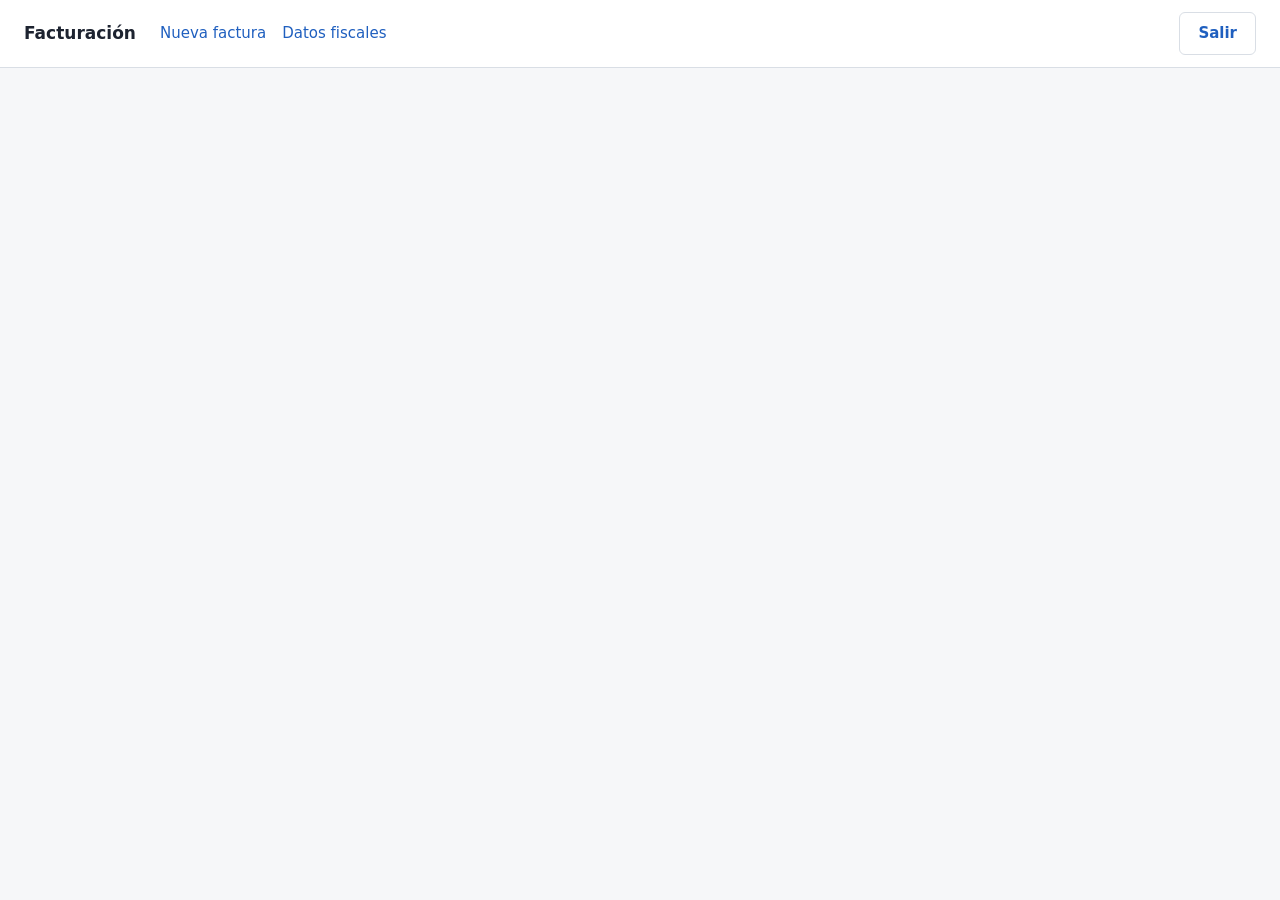
==== app/static/index.html @ bc397cbe "feat: SPA base con login y headers de seguridad FastAPI sirve la webapp en / (JS puro en módulos, si" ====
<!doctype html>
<html lang="es">
<head>
  <meta charset="utf-8">
  <meta name="viewport" content="width=device-width, initial-scale=1">
  <title>Facturación</title>
  <link rel="stylesheet" href="estilos.css">
  <script type="module" src="app.js"></script>
</head>
<body>
  <header class="barra" id="barra" hidden>
    <strong class="marca">Facturación</strong>
    <nav>
      <a href="#/nueva">Nueva factura</a>
      <a href="#/perfil">Datos fiscales</a>
    </nav>
    <button type="button" id="salir" class="secundario">Salir</button>
  </header>
  <div id="aviso-servidor" class="aviso" role="status" hidden>Despertando el servidor (~1 min)…</div>
  <main id="vista"></main>
</body>
</html>
---- app/static/estilos.css ----
:root {
  --fondo: #f6f7f9;
  --tarjeta: #ffffff;
  --texto: #1d2330;
  --tenue: #5f6b7a;
  --borde: #d9dee5;
  --primario: #1f5fbf;
  --primario-texto: #ffffff;
  --peligro: #b3261e;
  --aviso: #fff4ce;
  --revisar: #fff4ce;
  --ok: #1e7a3c;
}

* { box-sizing: border-box; }

body {
  margin: 0;
  font: 15px/1.5 system-ui, -apple-system, "Segoe UI", Roboto, sans-serif;
  background: var(--fondo);
  color: var(--texto);
}

.barra {
  display: flex;
  gap: 24px;
  align-items: center;
  padding: 12px 24px;
  background: var(--tarjeta);
  border-bottom: 1px solid var(--borde);
}
.barra nav { display: flex; gap: 16px; flex: 1; }
.barra a { color: var(--primario); text-decoration: none; }
.marca { font-size: 17px; }

main { max-width: 960px; margin: 24px auto; padding: 0 16px; }

.tarjeta {
  background: var(--tarjeta);
  border: 1px solid var(--borde);
  border-radius: 8px;
  padding: 20px 24px;
  margin-bottom: 16px;
}
.angosta { max-width: 360px; margin: 64px auto; }

h1 { font-size: 22px; margin: 0 0 16px; }
h2 { font-size: 17px; margin: 0 0 12px; }

label { display: block; font-weight: 600; margin: 12px 0 4px; }
input, select {
  width: 100%;
  padding: 8px 10px;
  border: 1px solid var(--borde);
  border-radius: 6px;
  font: inherit;
  background: #fff;
}
input.revisar, select.revisar { background: var(--revisar); border-color: #c9a400; }

button {
  margin-top: 16px;
  padding: 9px 18px;
  border: 0;
  border-radius: 6px;
  background: var(--primario);
  color: var(--primario-texto);
  font: inherit;
  font-weight: 600;
  cursor: pointer;
}
button:disabled { opacity: 0.5; cursor: default; }
button.secundario { background: transparent; color: var(--primario); border: 1px solid var(--borde); margin-top: 0; }
button.peligro { background: var(--peligro); }
button + button { margin-left: 8px; }

.rejilla { display: grid; grid-template-columns: repeat(auto-fill, minmax(220px, 1fr)); gap: 0 16px; }

.error { color: var(--peligro); min-height: 1.5em; margin: 8px 0 0; }
.campo-error { color: var(--peligro); font-size: 13px; margin: 2px 0 0; }
.aviso { background: var(--aviso); border: 1px solid #e5cf73; border-radius: 6px; padding: 10px 14px; margin: 12px 0; }
.barra + .aviso, body > .aviso { max-width: 960px; margin: 12px auto; }
.ok { color: var(--ok); }
.tenue { color: var(--tenue); }

.advertencias { margin: 0 0 12px; padding-left: 20px; }
.vista-previa { max-width: 240px; max-height: 320px; border: 1px solid var(--borde); border-radius: 6px; margin-top: 12px; }
.captura { max-width: 100%; border: 1px solid var(--borde); border-radius: 6px; margin: 12px 0; }
.eventos { font-size: 13px; color: var(--tenue); max-height: 240px; overflow: auto; padding-left: 20px; }
.estado { font-weight: 700; text-transform: uppercase; letter-spacing: 0.04em; }
.pregunta { border-color: var(--primario); border-width: 2px; }
.texto-pregunta { white-space: pre-wrap; }
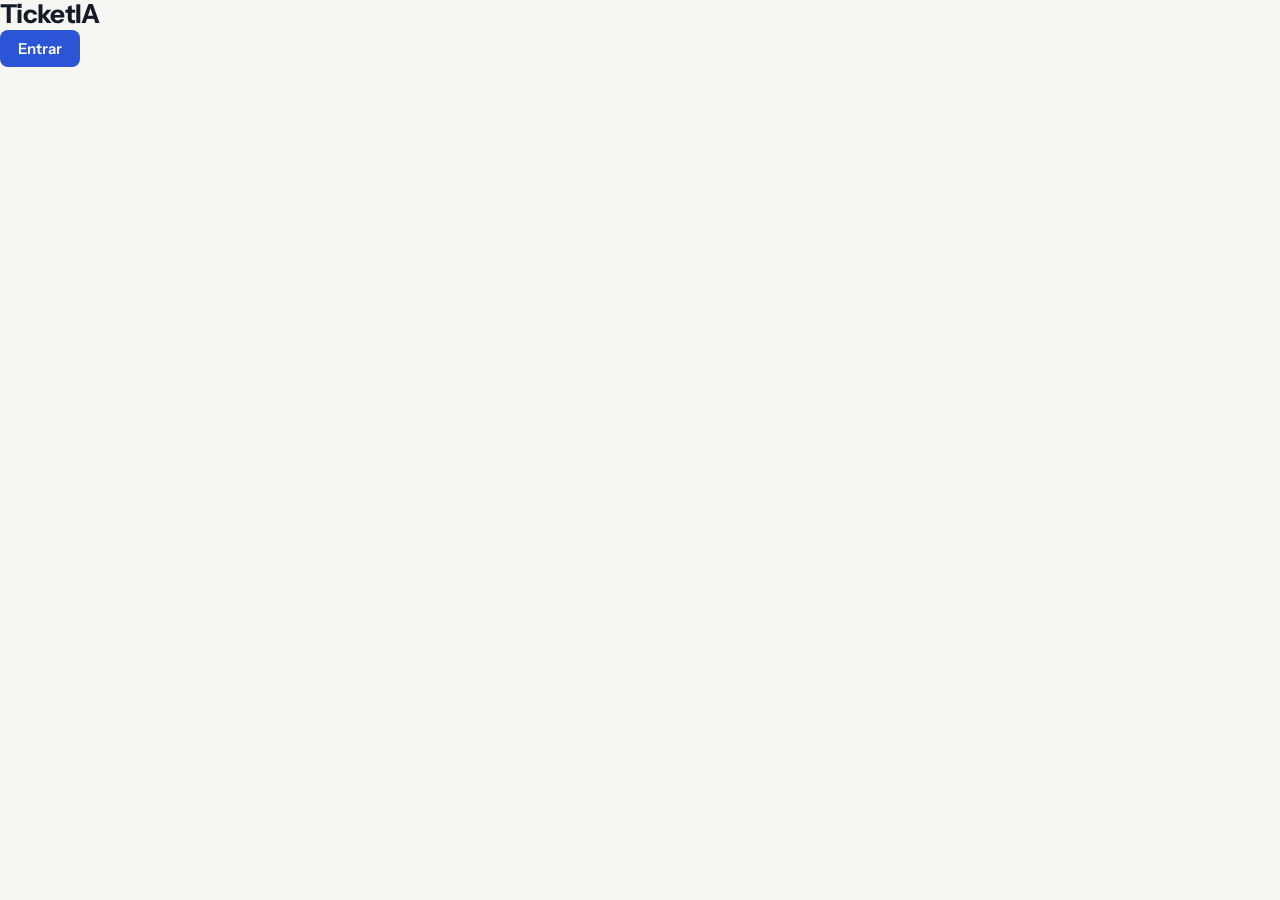
==== commit 5174b324: "feat: sistema de diseño TicketIA y app en /app/ Tokens de color (claro y oscuro), tipografía y movim" ====
--- a/app/static/index.html
+++ b/app/static/index.html
@@ -2,21 +2,17 @@
 <html lang="es">
 <head>
   <meta charset="utf-8">
-  <meta name="viewport" content="width=device-width, initial-scale=1">
-  <title>Facturación</title>
-  <link rel="stylesheet" href="estilos.css">
-  <script type="module" src="app.js"></script>
+  <meta name="viewport" content="width=device-width, initial-scale=1, viewport-fit=cover">
+  <title>TicketIA · Tu ticket de compra, convertido en factura</title>
+  <link rel="icon" href="img/favicon.svg" type="image/svg+xml">
+  <link rel="stylesheet" href="css/tokens.css">
+  <link rel="stylesheet" href="css/base.css">
+  <link rel="stylesheet" href="css/componentes.css">
 </head>
 <body>
-  <header class="barra" id="barra" hidden>
-    <strong class="marca">Facturación</strong>
-    <nav>
-      <a href="#/nueva">Nueva factura</a>
-      <a href="#/perfil">Datos fiscales</a>
-    </nav>
-    <button type="button" id="salir" class="secundario">Salir</button>
-  </header>
-  <div id="aviso-servidor" class="aviso" role="status" hidden>Despertando el servidor (~1 min)…</div>
-  <main id="vista"></main>
+  <main>
+    <h1>TicketIA</h1>
+    <a class="btn" href="/app/#/login">Entrar</a>
+  </main>
 </body>
 </html>
--- a/app/static/css/tokens.css
+++ b/app/static/css/tokens.css
@@ -0,0 +1,100 @@
+/* TicketIA: tokens del sistema de diseño (colores, tipografía, forma y movimiento).
+   Todo color de la app y la landing sale de aquí; el tema oscuro solo redefine tokens. */
+
+@font-face {
+  font-family: "Instrument Sans";
+  font-style: normal;
+  font-display: swap;
+  font-weight: 400 700;
+  src: url("../fuentes/instrument-sans-latin-ext-wght-normal.woff2") format("woff2-variations");
+  unicode-range: U+0100-02AF, U+0304, U+0308, U+0329, U+1E00-1E9F, U+1EF2-1EFF, U+2020, U+20A0-20AB, U+20AD-20C0, U+2113, U+2C60-2C7F, U+A720-A7FF;
+}
+@font-face {
+  font-family: "Instrument Sans";
+  font-style: normal;
+  font-display: swap;
+  font-weight: 400 700;
+  src: url("../fuentes/instrument-sans-latin-wght-normal.woff2") format("woff2-variations");
+  unicode-range: U+0000-00FF, U+0131, U+0152-0153, U+02BB-02BC, U+02C6, U+02DA, U+02DC, U+0304, U+0308, U+0329, U+2000-206F, U+2074, U+20AC, U+2122, U+2191, U+2193, U+2212, U+2215, U+FEFF, U+FFFD;
+}
+@font-face { font-family: "IBM Plex Mono"; font-style: normal; font-display: swap; font-weight: 400;
+  src: url("../fuentes/ibm-plex-mono-latin-ext-400-normal.woff2") format("woff2");
+  unicode-range: U+0100-02AF, U+0304, U+0308, U+0329, U+1E00-1E9F, U+1EF2-1EFF, U+2020, U+20A0-20AB, U+20AD-20C0, U+2113, U+2C60-2C7F, U+A720-A7FF; }
+@font-face { font-family: "IBM Plex Mono"; font-style: normal; font-display: swap; font-weight: 400;
+  src: url("../fuentes/ibm-plex-mono-latin-400-normal.woff2") format("woff2");
+  unicode-range: U+0000-00FF, U+0131, U+0152-0153, U+02BB-02BC, U+02C6, U+02DA, U+02DC, U+0304, U+0308, U+0329, U+2000-206F, U+2074, U+20AC, U+2122, U+2191, U+2193, U+2212, U+2215, U+FEFF, U+FFFD; }
+@font-face { font-family: "IBM Plex Mono"; font-style: normal; font-display: swap; font-weight: 500;
+  src: url("../fuentes/ibm-plex-mono-latin-ext-500-normal.woff2") format("woff2");
+  unicode-range: U+0100-02AF, U+0304, U+0308, U+0329, U+1E00-1E9F, U+1EF2-1EFF, U+2020, U+20A0-20AB, U+20AD-20C0, U+2113, U+2C60-2C7F, U+A720-A7FF; }
+@font-face { font-family: "IBM Plex Mono"; font-style: normal; font-display: swap; font-weight: 500;
+  src: url("../fuentes/ibm-plex-mono-latin-500-normal.woff2") format("woff2");
+  unicode-range: U+0000-00FF, U+0131, U+0152-0153, U+02BB-02BC, U+02C6, U+02DA, U+02DC, U+0304, U+0308, U+0329, U+2000-206F, U+2074, U+20AC, U+2122, U+2191, U+2193, U+2212, U+2215, U+FEFF, U+FFFD; }
+@font-face { font-family: "IBM Plex Mono"; font-style: normal; font-display: swap; font-weight: 600;
+  src: url("../fuentes/ibm-plex-mono-latin-ext-600-normal.woff2") format("woff2");
+  unicode-range: U+0100-02AF, U+0304, U+0308, U+0329, U+1E00-1E9F, U+1EF2-1EFF, U+2020, U+20A0-20AB, U+20AD-20C0, U+2113, U+2C60-2C7F, U+A720-A7FF; }
+@font-face { font-family: "IBM Plex Mono"; font-style: normal; font-display: swap; font-weight: 600;
+  src: url("../fuentes/ibm-plex-mono-latin-600-normal.woff2") format("woff2");
+  unicode-range: U+0000-00FF, U+0131, U+0152-0153, U+02BB-02BC, U+02C6, U+02DA, U+02DC, U+0304, U+0308, U+0329, U+2000-206F, U+2074, U+20AC, U+2122, U+2191, U+2193, U+2212, U+2215, U+FEFF, U+FFFD; }
+
+:root {
+  --bg: #f6f6f3;
+  --surface: #ffffff;
+  --raised: #fbfbfa;
+  --ink: #141a26;
+  --soft: #586072;
+  --faint: #8b92a1;
+  --line: #e3e5ea;
+  --accent: #2b55d6;
+  --accent-ink: #ffffff;
+  --accent-soft: #e8eeff;
+  --accent-soft-ink: #1d3fa8;
+  --mark: #fff0bf;
+  --mark-line: #e6c75a;
+  --ok: #1f8a57;
+  --ok-soft: #e3f5ec;
+  --danger: #c8412f;
+  --danger-soft: #fdecea;
+  --scrim: rgba(13, 17, 24, 0.42);
+  --shadow-1: 0 1px 2px rgba(20, 26, 38, 0.06);
+  --shadow-2: 0 1px 2px rgba(20, 26, 38, 0.06), 0 18px 40px -24px rgba(20, 26, 38, 0.35);
+
+  --f-sans: "Instrument Sans", system-ui, -apple-system, "Segoe UI", sans-serif;
+  --f-mono: "IBM Plex Mono", ui-monospace, "SFMono-Regular", Menlo, monospace;
+
+  --r-sm: 6px;
+  --r-md: 8px;
+  --r-lg: 12px;
+  --r-xl: 16px;
+
+  --ease-out: cubic-bezier(0.23, 1, 0.32, 1);
+  --ease-in-out: cubic-bezier(0.77, 0, 0.175, 1);
+  --dur-press: 160ms;
+  --dur-vista: 150ms;
+  color-scheme: light;
+}
+
+@media (prefers-color-scheme: dark) {
+  :root {
+    --bg: #0d1118;
+    --surface: #151a24;
+    --raised: #19202c;
+    --ink: #e8ebf2;
+    --soft: #98a1b3;
+    --faint: #6c7486;
+    --line: #252c3a;
+    --accent: #6f8fff;
+    --accent-ink: #0d1118;
+    --accent-soft: #1b2440;
+    --accent-soft-ink: #b9c8ff;
+    --mark: #4a3d10;
+    --mark-line: #8a6f1d;
+    --ok: #4cc28a;
+    --ok-soft: #12301f;
+    --danger: #ff7a66;
+    --danger-soft: #3a1914;
+    --scrim: rgba(0, 0, 0, 0.55);
+    --shadow-1: 0 1px 2px rgba(0, 0, 0, 0.4);
+    --shadow-2: 0 1px 2px rgba(0, 0, 0, 0.4), 0 18px 40px -24px rgba(0, 0, 0, 0.8);
+    color-scheme: dark;
+  }
+}
--- a/app/static/css/base.css
+++ b/app/static/css/base.css
@@ -0,0 +1,32 @@
+/* Reset y reglas base compartidas por la landing y la app. */
+*, *::before, *::after { box-sizing: border-box; }
+
+/* Sin esto, una clase con display (p. ej. .barra) le gana al atributo hidden. */
+[hidden] { display: none !important; }
+
+html { -webkit-text-size-adjust: 100%; }
+
+body {
+  margin: 0;
+  background: var(--bg);
+  color: var(--ink);
+  font: 15px/1.55 var(--f-sans);
+  -webkit-font-smoothing: antialiased;
+}
+
+h1, h2, h3 { margin: 0; text-wrap: balance; letter-spacing: -0.02em; }
+h1 { font-size: 26px; line-height: 1.15; letter-spacing: -0.025em; }
+h2 { font-size: 19px; line-height: 1.25; }
+h3 { font-size: 15px; line-height: 1.3; }
+p { margin: 0; }
+a { color: var(--accent); }
+img, svg { max-width: 100%; }
+code, kbd { font-family: var(--f-mono); }
+
+:focus-visible { outline: 3px solid var(--accent); outline-offset: 2px; border-radius: 4px; }
+[tabindex="-1"]:focus { outline: none; }
+
+.solo-lector {
+  position: absolute; width: 1px; height: 1px; padding: 0; margin: -1px;
+  overflow: hidden; clip: rect(0 0 0 0); white-space: nowrap; border: 0;
+}
--- a/app/static/css/componentes.css
+++ b/app/static/css/componentes.css
@@ -0,0 +1,82 @@
+/* Componentes de TicketIA. Solo se animan transform y opacity; con movimiento reducido no hay desplazamientos. */
+
+/* ---------- botones ---------- */
+.btn, button.btn {
+  display: inline-flex; align-items: center; justify-content: center; gap: 8px;
+  font: 600 15px/1 var(--f-sans); padding: 11px 18px; border-radius: var(--r-md); border: 0; cursor: pointer;
+  background: var(--accent); color: var(--accent-ink); text-decoration: none;
+  transition: transform var(--dur-press) var(--ease-out), background-color 150ms ease, opacity 150ms ease;
+}
+.btn:active { transform: scale(0.97); }
+.btn:disabled { opacity: 0.45; cursor: default; transform: none; }
+.btn.sec, .btn.secundario { background: transparent; color: var(--ink); box-shadow: inset 0 0 0 1px var(--line); }
+.btn.peligro { background: transparent; color: var(--danger); box-shadow: inset 0 0 0 1px var(--line); }
+.btn.chico { padding: 7px 11px; font-size: 13px; }
+@media (hover: hover) and (pointer: fine) {
+  .btn.sec:hover, .btn.secundario:hover, .btn.peligro:hover { background: var(--raised); }
+}
+
+/* ---------- campos ---------- */
+.label, label { display: block; font-size: 13px; font-weight: 600; margin: 0 0 6px; color: var(--ink); }
+.input, input:not([type="checkbox"]):not([type="radio"]):not([type="file"]), select {
+  width: 100%; font: 500 15px/1.3 var(--f-sans); color: var(--ink); background: var(--surface);
+  border: 1px solid var(--line); border-radius: var(--r-md); padding: 10px 12px;
+  transition: border-color 150ms ease, box-shadow 150ms ease;
+}
+.input.mono, input.mono { font-family: var(--f-mono); font-size: 14px; font-variant-numeric: tabular-nums; }
+.input:focus, input:focus, select:focus {
+  outline: none; border-color: var(--accent);
+  box-shadow: 0 0 0 3px color-mix(in srgb, var(--accent) 22%, transparent);
+}
+.input.revisar, input.revisar, select.revisar { background: var(--mark); border-color: var(--mark-line); }
+.campo { display: grid; min-width: 0; }
+.ayuda { font-size: 12.5px; color: var(--soft); margin-top: 5px; }
+.ayuda.error, .campo-error { color: var(--danger); font-size: 12.5px; margin-top: 5px; }
+.error { color: var(--danger); }
+.rejilla { display: grid; grid-template-columns: repeat(2, minmax(0, 1fr)); gap: 14px 16px; }
+@media (max-width: 560px) { .rejilla { grid-template-columns: 1fr; } }
+
+/* ---------- chips y pills ---------- */
+.chip {
+  font: 600 13.5px/1 var(--f-sans); padding: 9px 12px; border-radius: var(--r-md); border: 1px solid var(--line);
+  background: var(--surface); color: var(--ink); cursor: pointer;
+  transition: background-color 150ms ease, border-color 150ms ease, transform var(--dur-press) var(--ease-out);
+}
+.chip:active { transform: scale(0.97); }
+.chip[aria-pressed="true"] { border-color: var(--accent); background: var(--accent-soft); color: var(--accent-soft-ink); }
+.pill {
+  display: inline-flex; align-items: center; gap: 6px; font: 600 12px/1 var(--f-sans); padding: 5px 9px;
+  border-radius: 999px; background: var(--accent-soft); color: var(--accent-soft-ink); white-space: nowrap;
+}
+.pill.ok { background: var(--ok-soft); color: var(--ok); }
+.pill.alerta { background: var(--mark); color: var(--ink); }
+.pill.error { background: var(--danger-soft); color: var(--danger); }
+
+/* ---------- superficies ---------- */
+.tarjeta { background: var(--surface); border: 1px solid var(--line); border-radius: var(--r-lg); padding: 20px; }
+.angosta { max-width: 360px; margin: 64px auto; }
+.aviso, .advertencia {
+  display: flex; gap: 10px; align-items: flex-start; border-radius: var(--r-md); padding: 10px 12px; font-size: 13.5px;
+}
+.aviso { background: var(--accent-soft); color: var(--accent-soft-ink); }
+.advertencia, .advertencias { background: var(--mark); color: var(--ink); }
+.advertencias { border-radius: var(--r-md); padding: 10px 12px 10px 30px; margin: 0; font-size: 13.5px; }
+.ok { color: var(--ok); }
+.tenue { color: var(--soft); }
+.icono { width: 16px; height: 16px; flex: none; }
+
+/* ticket térmico: borde inferior perforado */
+.ticket-termico {
+  background: var(--surface);
+  -webkit-mask: radial-gradient(circle 6px at 50% 100%, #0000 98%, #000) 0 0 / 15px 100% repeat-x;
+          mask: radial-gradient(circle 6px at 50% 100%, #0000 98%, #000) 0 0 / 15px 100% repeat-x;
+  padding-bottom: 30px;
+}
+
+/* ---------- legado de las vistas actuales (se reemplaza en las tareas de cada vista) ---------- */
+.vista-previa { max-width: 240px; max-height: 320px; border: 1px solid var(--line); border-radius: var(--r-sm); margin-top: 12px; }
+.captura { max-width: 100%; border: 1px solid var(--line); border-radius: var(--r-sm); margin: 12px 0; }
+.eventos { font-size: 13px; color: var(--soft); max-height: 240px; overflow: auto; padding-left: 20px; }
+.estado { font-weight: 700; text-transform: uppercase; letter-spacing: 0.04em; }
+.pregunta { border-color: var(--accent); border-width: 2px; }
+.texto-pregunta { white-space: pre-wrap; }
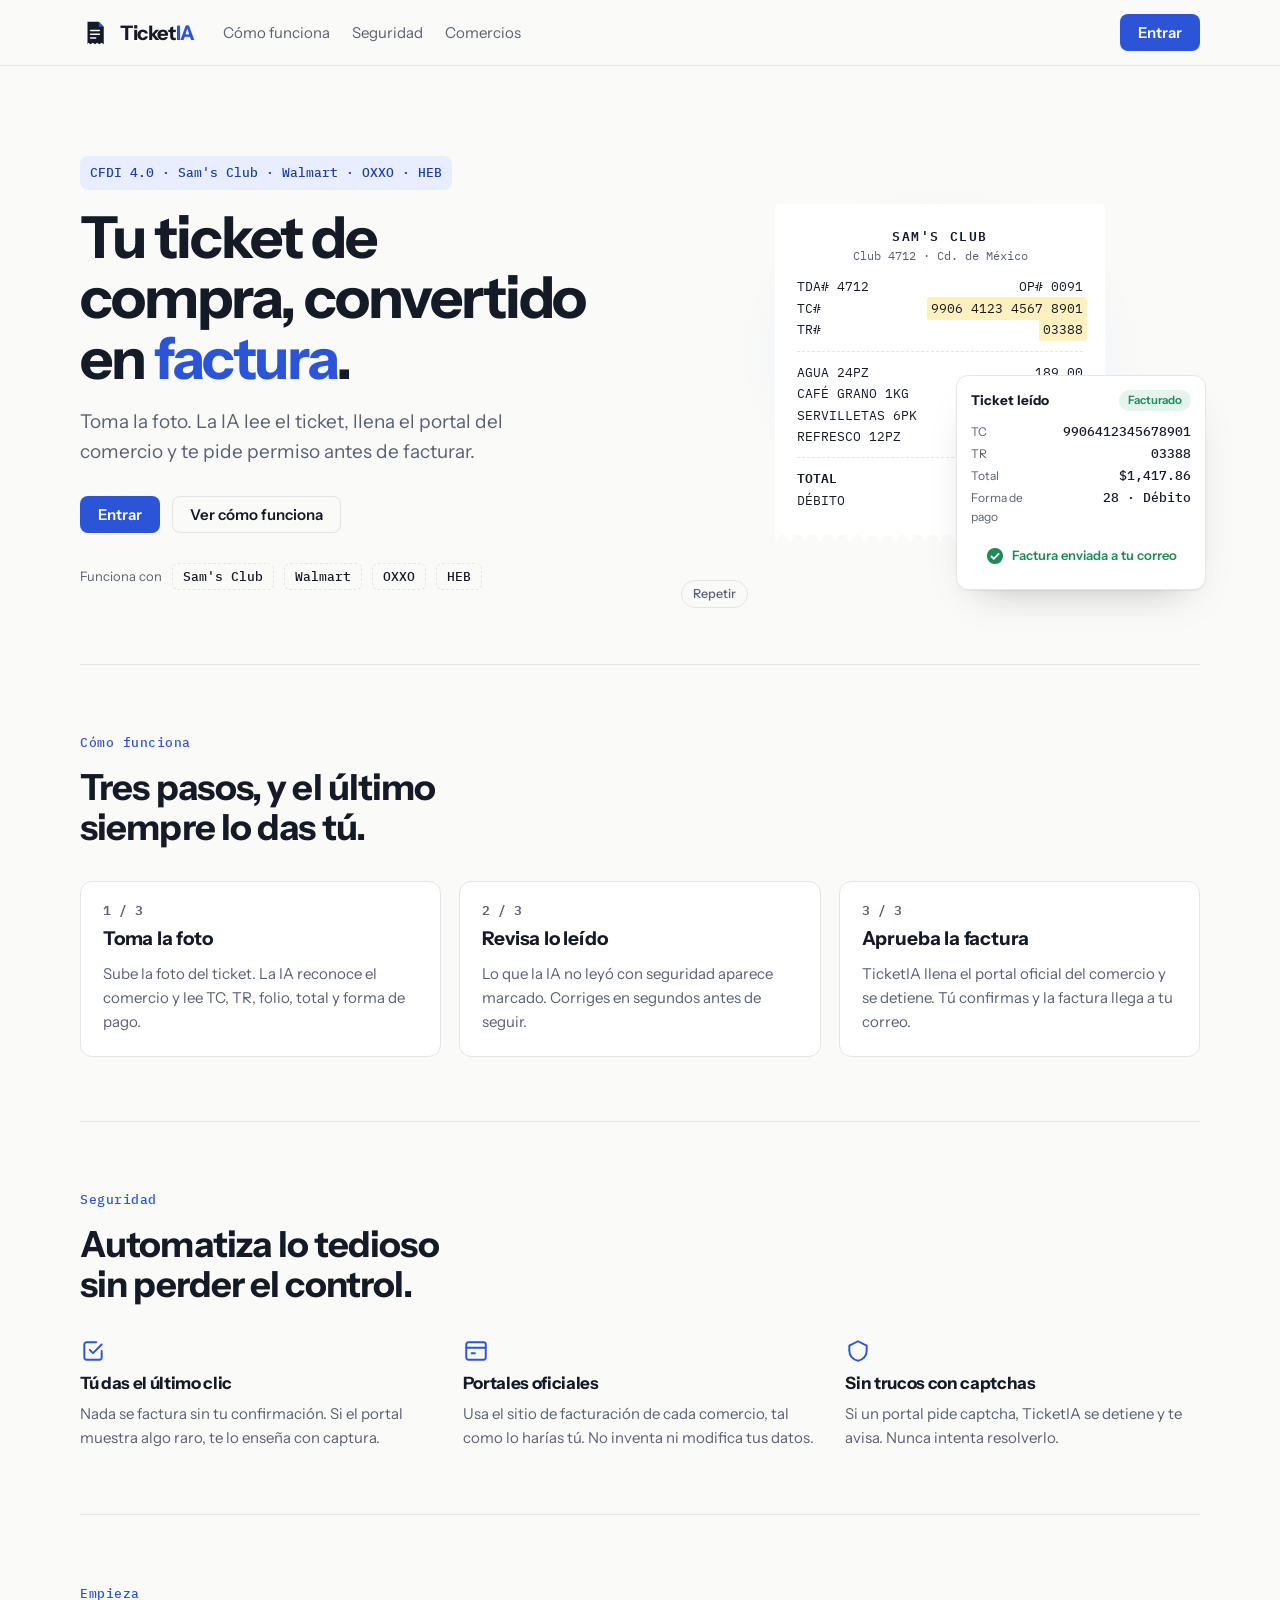
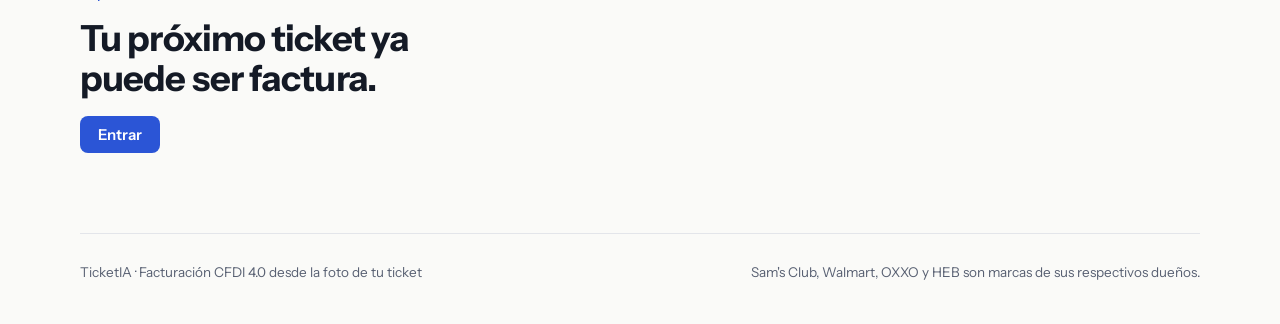
==== commit 13952a2b: "feat: landing pública de TicketIA Landing en / con la demo animada (una sola línea de tiempo CSS que" ====
--- a/app/static/index.html
+++ b/app/static/index.html
@@ -4,15 +4,125 @@
   <meta charset="utf-8">
   <meta name="viewport" content="width=device-width, initial-scale=1, viewport-fit=cover">
   <title>TicketIA · Tu ticket de compra, convertido en factura</title>
+  <meta name="description" content="Toma la foto de tu ticket. La IA lo lee, llena el portal del comercio y te pide permiso antes de facturar. Sam's Club, Walmart, OXXO y HEB.">
   <link rel="icon" href="img/favicon.svg" type="image/svg+xml">
+  <link rel="preload" href="fuentes/instrument-sans-latin-wght-normal.woff2" as="font" type="font/woff2" crossorigin>
   <link rel="stylesheet" href="css/tokens.css">
   <link rel="stylesheet" href="css/base.css">
   <link rel="stylesheet" href="css/componentes.css">
+  <link rel="stylesheet" href="landing.css">
+  <script src="landing.js"></script>
 </head>
-<body>
-  <main>
-    <h1>TicketIA</h1>
+<body class="landing">
+<header class="nav gutter">
+  <div class="wrap">
+    <a class="logo" href="#inicio" aria-label="TicketIA">
+      <svg viewBox="0 0 48 48" aria-hidden="true">
+        <path d="M12 6h18l8 8v28l-3.5-2.5L31 42l-3.5-2.5L24 42l-3.5-2.5L17 42l-3.5-2.5L12 42z" fill="var(--ink)"/>
+        <path d="M30 6v8h8" fill="var(--accent)"/>
+        <path d="M17 20h14M17 26h14M17 32h8" stroke="var(--bg)" stroke-width="2.6" stroke-linecap="round"/>
+      </svg>
+      <span>Ticket<span class="ia">IA</span></span>
+    </a>
+    <nav aria-label="Secciones"><a href="#como">Cómo funciona</a><a href="#confianza">Seguridad</a><a href="#comercios">Comercios</a></nav>
     <a class="btn" href="/app/#/login">Entrar</a>
-  </main>
+  </div>
+</header>
+
+<main id="inicio">
+  <section class="hero gutter">
+    <div class="wrap">
+      <div class="copy">
+        <span class="kicker">CFDI 4.0 · Sam's Club · Walmart · OXXO · HEB</span>
+        <h1>Tu ticket de compra, convertido en <em>factura</em>.</h1>
+        <p class="lead">Toma la foto. La IA lee el ticket, llena el portal del comercio y te pide permiso antes de facturar.</p>
+        <div class="cta"><a class="btn" href="/app/#/login">Entrar</a><a class="btn sec" href="#como">Ver cómo funciona</a></div>
+        <div class="comercios" id="comercios"><span>Funciona con</span><span class="c">Sam's Club</span><span class="c">Walmart</span><span class="c">OXXO</span><span class="c">HEB</span></div>
+      </div>
+
+      <div class="demo" id="demo" aria-label="Ejemplo: un ticket se lee y se factura">
+        <div class="halo"></div>
+        <div class="rollo">
+          <div class="recibo" id="recibo">
+            <div class="tienda">SAM'S CLUB</div>
+            <div class="sub">Club 4712 · Cd. de México</div>
+            <div class="fila"><span>TDA# 4712</span><span>OP# 0091</span></div>
+            <div class="fila"><span>TC#</span><span class="v dato">9906 4123 4567 8901</span></div>
+            <div class="fila"><span>TR#</span><span class="v dato">03388</span></div>
+            <hr>
+            <div class="fila"><span>AGUA 24PZ</span><span class="v">189.00</span></div>
+            <div class="fila"><span>CAFÉ GRANO 1KG</span><span class="v">412.50</span></div>
+            <div class="fila"><span>SERVILLETAS 6PK</span><span class="v">96.00</span></div>
+            <div class="fila"><span>REFRESCO 12PZ</span><span class="v">720.36</span></div>
+            <hr>
+            <div class="fila"><b>TOTAL</b><b class="v dato">$1,417.86</b></div>
+            <div class="fila"><span>DÉBITO</span><span class="v dato">****2291</span></div>
+            <div class="scan"></div>
+          </div>
+        </div>
+        <div class="demo-tarjeta">
+          <div class="t-head"><b>Ticket leído</b><span class="pills"><span class="pill espera">Revisa y aprueba</span><span class="pill ok">Facturado</span></span></div>
+          <dl class="kv">
+            <dt>TC</dt><dd>9906412345678901</dd>
+            <dt>TR</dt><dd>03388</dd>
+            <dt>Total</dt><dd>$1,417.86</dd>
+            <dt>Forma de pago</dt><dd>28 · Débito</dd>
+          </dl>
+          <div class="final">
+            <span class="btn t-btn" aria-hidden="true">Facturar</span>
+            <div class="mini-estado">
+              <svg viewBox="0 0 20 20" aria-hidden="true"><circle cx="10" cy="10" r="9" fill="currentColor"/><path d="M6 10.5l2.6 2.6L14 7.6" fill="none" stroke="var(--surface)" stroke-width="2" stroke-linecap="round" stroke-linejoin="round"/></svg>
+              Factura enviada a tu correo
+            </div>
+          </div>
+        </div>
+        <button class="replay" type="button" id="replay">Repetir</button>
+      </div>
+    </div>
+  </section>
+
+  <section class="bloque gutter" id="como">
+    <div class="wrap">
+      <span class="eyebrow">Cómo funciona</span>
+      <h2>Tres pasos, y el último siempre lo das tú.</h2>
+      <div class="pasos">
+        <article class="paso"><span class="n">1 / 3</span><h3>Toma la foto</h3><p>Sube la foto del ticket. La IA reconoce el comercio y lee TC, TR, folio, total y forma de pago.</p></article>
+        <article class="paso"><span class="n">2 / 3</span><h3>Revisa lo leído</h3><p>Lo que la IA no leyó con seguridad aparece marcado. Corriges en segundos antes de seguir.</p></article>
+        <article class="paso"><span class="n">3 / 3</span><h3>Aprueba la factura</h3><p>TicketIA llena el portal oficial del comercio y se detiene. Tú confirmas y la factura llega a tu correo.</p></article>
+      </div>
+    </div>
+  </section>
+
+  <section class="bloque gutter" id="confianza">
+    <div class="wrap">
+      <span class="eyebrow">Seguridad</span>
+      <h2>Automatiza lo tedioso sin perder el control.</h2>
+      <div class="confianza">
+        <div class="conf">
+          <svg viewBox="0 0 24 24" fill="none" stroke="currentColor" stroke-width="1.8" stroke-linecap="round" stroke-linejoin="round" aria-hidden="true"><path d="M9 11l3 3 8-8"/><path d="M20 12v6a2 2 0 01-2 2H6a2 2 0 01-2-2V6a2 2 0 012-2h9"/></svg>
+          <h3>Tú das el último clic</h3><p>Nada se factura sin tu confirmación. Si el portal muestra algo raro, te lo enseña con captura.</p>
+        </div>
+        <div class="conf">
+          <svg viewBox="0 0 24 24" fill="none" stroke="currentColor" stroke-width="1.8" stroke-linecap="round" stroke-linejoin="round" aria-hidden="true"><rect x="3" y="4" width="18" height="16" rx="2"/><path d="M3 9h18M8 14h3"/></svg>
+          <h3>Portales oficiales</h3><p>Usa el sitio de facturación de cada comercio, tal como lo harías tú. No inventa ni modifica tus datos.</p>
+        </div>
+        <div class="conf">
+          <svg viewBox="0 0 24 24" fill="none" stroke="currentColor" stroke-width="1.8" stroke-linecap="round" stroke-linejoin="round" aria-hidden="true"><path d="M12 3l8 4v5c0 4.5-3.4 8.4-8 9-4.6-.6-8-4.5-8-9V7z"/></svg>
+          <h3>Sin trucos con captchas</h3><p>Si un portal pide captcha, TicketIA se detiene y te avisa. Nunca intenta resolverlo.</p>
+        </div>
+      </div>
+    </div>
+  </section>
+
+  <section class="cierre gutter" id="entrar">
+    <div class="wrap">
+      <span class="eyebrow">Empieza</span>
+      <h2>Tu próximo ticket ya puede ser factura.</h2>
+      <a class="btn" href="/app/#/login">Entrar</a>
+    </div>
+  </section>
+</main>
+
+<footer class="gutter"><div class="wrap"><span>TicketIA · Facturación CFDI 4.0 desde la foto de tu ticket</span><span>Sam's Club, Walmart, OXXO y HEB son marcas de sus respectivos dueños.</span></div></footer>
 </body>
 </html>
--- a/app/static/css/componentes.css
+++ b/app/static/css/componentes.css
@@ -80,3 +80,39 @@
 .estado { font-weight: 700; text-transform: uppercase; letter-spacing: 0.04em; }
 .pregunta { border-color: var(--accent); border-width: 2px; }
 .texto-pregunta { white-space: pre-wrap; }
+
+/* ---------- diálogo de confirmación ---------- */
+.capa {
+  position: fixed; inset: 0; z-index: 50; display: grid; place-items: center; padding: 16px;
+  background: var(--scrim); opacity: 1; transition: opacity 200ms var(--ease-out);
+}
+@starting-style { .capa { opacity: 0; } }
+.capa.saliendo { opacity: 0; transition-duration: 150ms; }
+.dialogo {
+  width: min(440px, 100%); background: var(--surface); border-radius: 14px; padding: 22px; box-shadow: var(--shadow-2);
+  display: grid; gap: 14px; transform: none; opacity: 1;
+  transition: transform 200ms var(--ease-out), opacity 200ms var(--ease-out);
+}
+@starting-style { .dialogo { transform: scale(0.96); opacity: 0; } }
+.dialogo p { color: var(--soft); white-space: pre-line; }
+.dialogo-acciones { display: flex; gap: 10px; justify-content: flex-end; flex-wrap: wrap; }
+
+/* ---------- toasts ---------- */
+.toasts {
+  position: fixed; z-index: 60; display: grid; gap: 8px; justify-items: end;
+  right: max(16px, env(safe-area-inset-right, 0px)); bottom: max(16px, env(safe-area-inset-bottom, 0px));
+  left: max(16px, env(safe-area-inset-left, 0px)); pointer-events: none;
+}
+.toast {
+  display: flex; gap: 10px; align-items: center; max-width: 420px; pointer-events: auto;
+  background: var(--ink); color: var(--bg); border-radius: 10px; padding: 11px 14px; font-size: 14px; box-shadow: var(--shadow-2);
+  transform: none; opacity: 1; transition: transform 260ms var(--ease-out), opacity 260ms var(--ease-out);
+}
+@starting-style { .toast { transform: translateY(100%); opacity: 0; } }
+.toast.saliendo { transform: translateY(100%); opacity: 0; transition-duration: 180ms; }
+.toast .icono { color: var(--ok); }
+.toast.error .icono { color: var(--danger); }
+
+@media (prefers-reduced-motion: reduce) {
+  .dialogo, .toast, .toast.saliendo { transform: none; }
+}
--- a/app/static/landing.css
+++ b/app/static/landing.css
@@ -0,0 +1,141 @@
+/* Landing pública de TicketIA. Usa los tokens de css/tokens.css; el fondo de la landing es un poco más cálido.
+   La demo del hero es una sola línea de tiempo CSS que solo anima transform y opacity. */
+body.landing { --bg: #fafaf8; }
+@media (prefers-color-scheme: dark) { body.landing { --bg: #0d1118; } }
+body.landing { font: 16px/1.6 var(--f-sans); }
+.gutter { padding-left: max(16px, env(safe-area-inset-left, 0px)); padding-right: max(16px, env(safe-area-inset-right, 0px)); }
+.wrap { max-width: 1120px; margin: 0 auto; }
+body.landing a { color: inherit; }
+body.landing a.btn { color: var(--accent-ink); }
+body.landing a.btn.sec { color: var(--ink); }
+
+/* nav */
+body::before { content: ""; position: fixed; inset: 0 0 auto; height: env(safe-area-inset-top, 0px); z-index: 10; background: var(--bg); }
+.nav { position: sticky; top: env(safe-area-inset-top, 0px); z-index: 5; background: var(--bg); border-bottom: 1px solid var(--line); }
+.nav .wrap { display: flex; align-items: center; gap: 28px; padding-block: 14px; }
+.logo { display: flex; align-items: center; gap: 10px; text-decoration: none; font-weight: 700; font-size: 20px; letter-spacing: -.02em; }
+.logo svg { width: 30px; height: 30px; }
+.logo .ia { color: var(--accent); }
+.nav nav { display: flex; gap: 22px; flex: 1; font-size: 15px; color: var(--soft); }
+.nav nav a { text-decoration: none; }
+.nav nav a:hover { color: var(--ink); }
+@media (max-width: 640px) { .nav nav { display: none; } .nav .wrap { justify-content: space-between; } }
+
+
+/* hero */
+.hero .wrap { display: grid; grid-template-columns: 1.05fr 1fr; gap: 56px; align-items: center; padding-block: 72px 56px; }
+@media (max-width: 900px) { .hero .wrap { grid-template-columns: 1fr; gap: 40px; padding-block: 44px 32px; } }
+.kicker { display: inline-flex; align-items: center; gap: 8px; font: 500 13px/1 var(--f-mono); color: var(--accent-soft-ink); background: var(--accent-soft); padding: 7px 10px; border-radius: 8px; line-height: 1.5; }
+h1 { font-size: clamp(36px, 5.4vw, 58px); line-height: 1.04; letter-spacing: -.035em; margin: 18px 0 18px; text-wrap: balance; font-weight: 700; }
+h1 em { font-style: normal; color: var(--accent); }
+.lead { font-size: 19px; color: var(--soft); margin: 0 0 28px; max-width: 34ch; }
+.cta { display: flex; gap: 12px; flex-wrap: wrap; }
+.comercios { margin-top: 30px; display: flex; flex-wrap: wrap; align-items: center; gap: 8px 10px; font-size: 13px; color: var(--soft); }
+.comercios span.c { font: 500 13px/1 var(--f-mono); padding: 6px 10px; border: 1px dashed var(--line); border-radius: 6px; color: var(--ink); }
+
+/* hero demo: the product moment.
+   One CSS timeline (runs off the main thread), only transform and opacity animate.
+   At rest (no .reproducir) everything shows its final state. */
+.demo { position: relative; min-height: 470px; display: grid; place-items: center; isolation: isolate; }
+.demo .halo { position: absolute; inset: 8% 4%; background: radial-gradient(60% 60% at 50% 45%, var(--accent-soft), transparent 70%); border-radius: 50%; }
+.rollo { position: relative; width: min(330px, 100%); overflow: hidden; }
+.recibo {
+  position: relative; background: var(--surface); padding: 22px 22px 30px; box-shadow: var(--shadow-2);
+  font: 13px/1.65 var(--f-mono); color: var(--ink); border-radius: 4px 4px 0 0; overflow: hidden;
+  -webkit-mask: radial-gradient(circle 6px at 50% 100%, #0000 98%, #000) 0 0 / 15px 100% repeat-x;
+          mask: radial-gradient(circle 6px at 50% 100%, #0000 98%, #000) 0 0 / 15px 100% repeat-x;
+}
+.recibo .tienda { text-align: center; font-weight: 600; letter-spacing: .12em; }
+.recibo .sub { text-align: center; color: var(--soft); font-size: 11.5px; margin-bottom: 10px; }
+.recibo hr { border: 0; border-top: 1px dashed var(--line); margin: 10px 0; }
+.fila { display: flex; justify-content: space-between; gap: 12px; }
+.fila .v { font-variant-numeric: tabular-nums; }
+/* highlight is an overlay that fades (opacity), the text never repaints */
+.dato { position: relative; isolation: isolate; }
+.dato::before { content: ""; position: absolute; inset: -1px -4px; background: var(--mark); border-radius: 3px; z-index: -1; }
+/* scan: a full-height layer whose bottom edge carries the band; it slides by its own height */
+.scan { position: absolute; inset: 0; pointer-events: none; opacity: 0;
+  background: linear-gradient(180deg, transparent calc(100% - 40px), color-mix(in srgb, var(--accent) 24%, transparent) calc(100% - 14px), transparent); }
+.demo-tarjeta {
+  position: absolute; right: -6px; bottom: 18px; width: 250px; background: var(--surface); border: 1px solid var(--line); border-radius: 12px;
+  box-shadow: var(--shadow-2); padding: 14px; display: grid; gap: 10px; font-size: 13.5px;
+}
+@media (max-width: 520px) { .demo-tarjeta { position: relative; right: auto; bottom: auto; margin-top: -24px; width: min(300px, 100%); } .demo { min-height: 0; } }
+.t-head { display: flex; justify-content: space-between; align-items: center; gap: 8px; }
+.pills, .final { display: grid; }
+.pills > *, .final > * { grid-area: 1 / 1; }
+.pills { justify-items: end; }
+.pill { font: 600 11.5px/1 var(--f-sans); padding: 5px 9px; border-radius: 999px; background: var(--accent-soft); color: var(--accent-soft-ink); white-space: nowrap; }
+.pill.ok { background: var(--ok-soft); color: var(--ok); }
+.kv { display: grid; grid-template-columns: auto 1fr; gap: 3px 12px; margin: 0; }
+.kv dt { color: var(--soft); font-size: 12px; }
+.kv dd { margin: 0; font: 500 12.5px/1.5 var(--f-mono); text-align: right; font-variant-numeric: tabular-nums; }
+.t-btn { justify-content: center; padding: 10px 14px; font-size: 14px; width: 100%; }
+.mini-estado { display: flex; align-items: center; justify-content: center; gap: 8px; color: var(--ok); font-weight: 600; font-size: 13px; min-height: 38px; }
+.mini-estado svg { width: 18px; height: 18px; flex: none; }
+.replay { position: absolute; left: 0; bottom: 0; font: 500 12.5px/1 var(--f-sans); color: var(--soft); background: transparent; border: 1px solid var(--line); border-radius: 999px; padding: 7px 11px; cursor: pointer; transition: transform 160ms var(--ease-out); }
+.replay:active { transform: scale(.97); }
+@media (max-width: 520px) { .replay { position: static; margin-top: 14px; } }
+
+/* resting (final) state */
+.pill.espera, .t-btn { opacity: 0; }
+
+/* ---- timeline (ms): print 0-1100 · scan 1150-2650 · card 2700 · press 3900 · done 4150 ---- */
+.reproducir .recibo   { animation: imprimir 1100ms var(--ease-in-out) both; will-change: transform; }
+.reproducir .scan     { animation: escanear 1500ms linear 1150ms both; will-change: transform, opacity; }
+.reproducir .dato::before { animation: aparecer 220ms var(--ease-out) both; animation-delay: var(--t, 1500ms); }
+.reproducir .demo-tarjeta  { animation: entrar 320ms var(--ease-out) 2700ms both; }
+.reproducir .pill.espera { animation: salir-a 1ms 2700ms both, desvanecer 200ms ease 4150ms both; }
+.reproducir .pill.ok  { animation: desvanecer 200ms ease reverse 4150ms both; }
+.reproducir .t-btn    { animation: salir-a 1ms 2700ms both, presionar 220ms var(--ease-out) 3900ms, desvanecer 160ms ease 4150ms both; }
+.reproducir .mini-estado { animation: confirmar 260ms var(--ease-out) 4150ms both; }
+
+@keyframes imprimir   { from { transform: translateY(-100%); } to { transform: translateY(0); } }
+@keyframes escanear   { 0% { opacity: 0; transform: translateY(-100%); } 8% { opacity: 1; } 92% { opacity: 1; } 100% { opacity: 0; transform: translateY(0); } }
+@keyframes aparecer   { from { opacity: 0; } to { opacity: 1; } }
+@keyframes entrar     { from { opacity: 0; transform: translateY(10px) scale(.97); } to { opacity: 1; transform: none; } }
+@keyframes salir-a    { from { opacity: 1; } to { opacity: 1; } }
+@keyframes desvanecer { from { opacity: 1; } to { opacity: 0; } }
+@keyframes presionar  { 50% { transform: scale(.97); } }
+@keyframes confirmar  { from { opacity: 0; transform: translateY(4px); } to { opacity: 1; transform: none; } }
+
+/* reduced motion: no movement; the highlights and the result simply fade in */
+@media (prefers-reduced-motion: reduce) {
+  .reproducir .recibo, .reproducir .scan, .reproducir .demo-tarjeta, .reproducir .t-btn, .reproducir .pill { animation: none; }
+  .reproducir .scan { opacity: 0; }
+  .reproducir .dato::before { animation: aparecer 300ms ease both; animation-delay: 0ms; }
+  .reproducir .mini-estado { animation: aparecer 300ms ease 300ms both; }
+}
+
+/* steps */
+section.bloque .wrap { padding-block: 64px; border-top: 1px solid var(--line); }
+.eyebrow { font: 500 12.5px/1 var(--f-mono); color: var(--accent); letter-spacing: .04em; }
+h2 { font-size: clamp(26px, 3.4vw, 36px); line-height: 1.12; letter-spacing: -.025em; margin: 12px 0 34px; text-wrap: balance; max-width: 22ch; }
+.pasos { display: grid; grid-template-columns: repeat(3, minmax(0, 1fr)); gap: 18px; counter-reset: paso; }
+@media (max-width: 820px) { .pasos { grid-template-columns: 1fr; } }
+.paso { background: var(--surface); border: 1px solid var(--line); border-radius: 12px; padding: 22px; display: grid; gap: 10px; align-content: start; }
+.paso .n { font: 600 13px/1 var(--f-mono); color: var(--soft); }
+.paso h3 { margin: 0; font-size: 19px; letter-spacing: -.01em; }
+.paso p { margin: 0; color: var(--soft); font-size: 15px; }
+
+.confianza { display: grid; grid-template-columns: repeat(3, minmax(0, 1fr)); gap: 28px; }
+@media (max-width: 820px) { .confianza { grid-template-columns: 1fr; } }
+.conf { display: grid; gap: 8px; align-content: start; }
+.conf svg { width: 26px; height: 26px; color: var(--accent); }
+.conf h3 { margin: 0; font-size: 17px; }
+.conf p { margin: 0; color: var(--soft); font-size: 15px; }
+
+.cierre .wrap { padding-block: 72px 80px; border-top: 1px solid var(--line); display: grid; justify-items: start; gap: 18px; }
+.cierre h2 { margin: 0; }
+footer .wrap { padding-block: 28px 40px; border-top: 1px solid var(--line); color: var(--soft); font-size: 13.5px; display: flex; flex-wrap: wrap; gap: 8px 24px; justify-content: space-between; }
+
+/* entrance: content is visible at rest; only the hero copy has a short rise on load */
+@media (prefers-reduced-motion: no-preference) {
+  .hero .copy > * { animation: subir 600ms var(--ease-out) both; }
+  .hero .copy > :nth-child(2) { animation-delay: 60ms; }
+  .hero .copy > :nth-child(3) { animation-delay: 120ms; }
+  .hero .copy > :nth-child(4) { animation-delay: 180ms; }
+  .hero .copy > :nth-child(5) { animation-delay: 240ms; }
+}
+@keyframes subir { from { opacity: .001; transform: translateY(10px); } }
+
